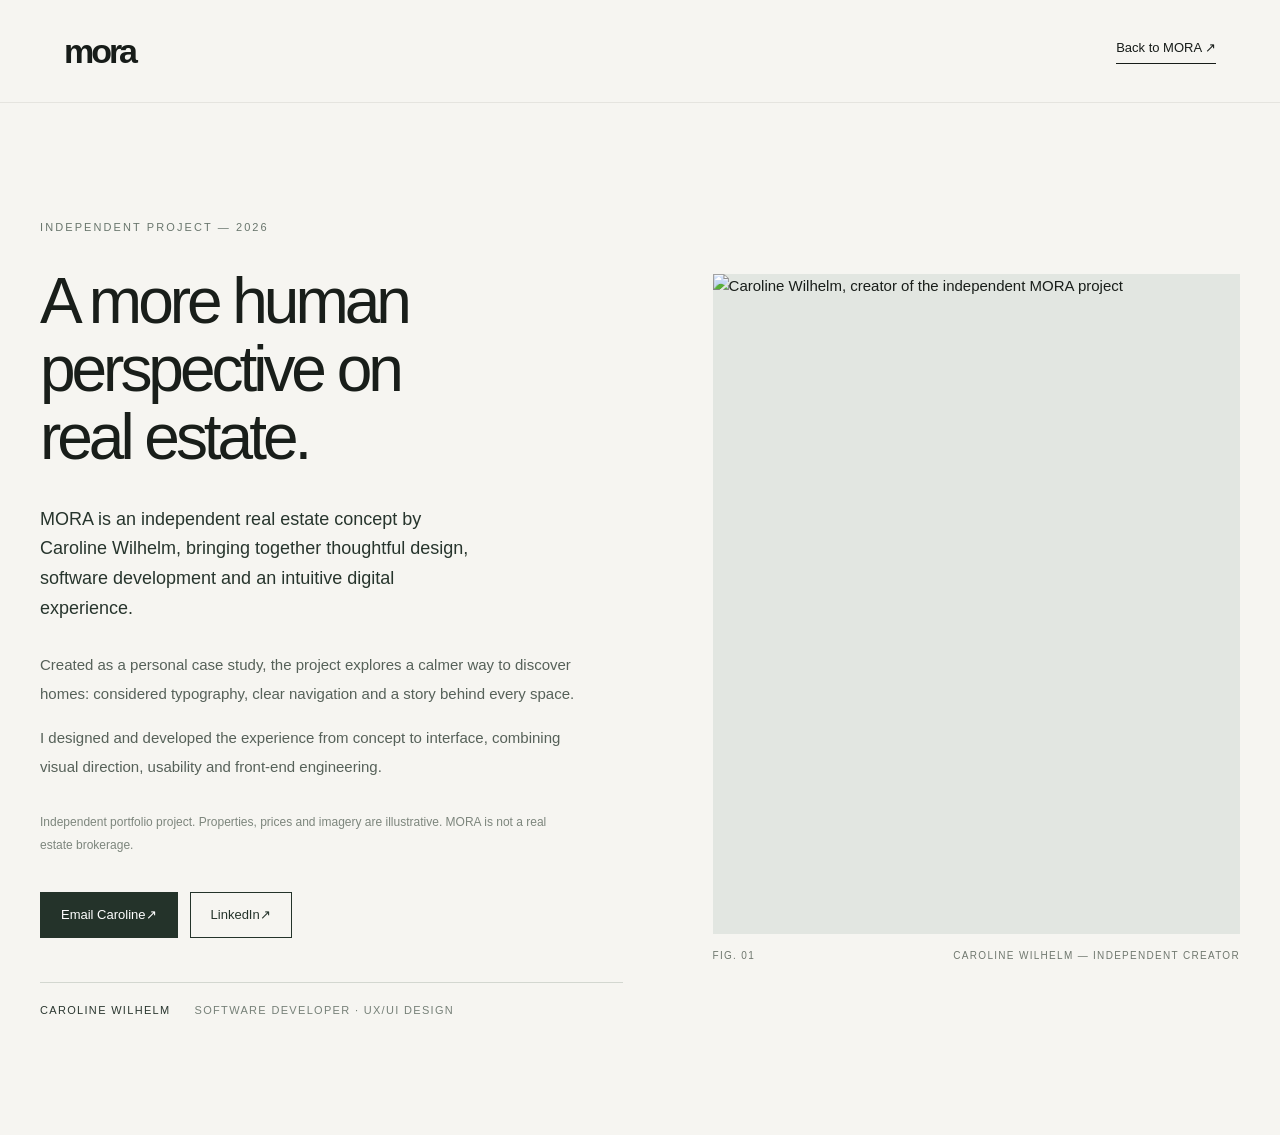
==== about.html @ 694ed02c "Create standalone editorial About page for MORA" ====
<!doctype html>
<html lang="en"><head>
<meta charset="UTF-8"><meta name="viewport" content="width=device-width,initial-scale=1">
<meta name="description" content="About MORA: an independent real estate website concept created by Caroline Wilhelm.">
<title>About the Project — MORA</title>
<link rel="icon" href="assets/favicon.svg" type="image/svg+xml">
<link rel="stylesheet" href="styles.css">
<style>.mora-about-page-nav{display:flex;justify-content:space-between;align-items:center;gap:20px;padding:24px max(24px,5vw);background:#f6f5f1}.mora-about-page-nav a{text-decoration:none}.mora-about-page-nav .mora-wordmark{font-size:34px;font-weight:700;letter-spacing:-.09em}.mora-about-page-nav .back-home{font-size:13px;border-bottom:1px solid currentColor;padding-bottom:4px}.mora-about-editorial{min-height:calc(100svh - 94px)}@media(max-width:640px){.mora-about-page-nav{padding:18px 20px}}</style>
</head><body>
<header class="mora-about-page-nav"><a class="mora-wordmark" href="/demo" aria-label="MORA home">mora</a><a class="back-home" href="/demo">Back to MORA ↗</a></header>
<main><section class="mora-about-editorial" id="about-project" aria-labelledby="mora-about-title">
  <div class="mora-about-wrap">
    <div class="mora-about-copy">
      <p class="mora-about-kicker">INDEPENDENT PROJECT <span aria-hidden="true">—</span> 2026</p>
      <h2 id="mora-about-title">A more human perspective on real estate.</h2>
      <p class="mora-about-lead">MORA is an independent real estate concept by Caroline Wilhelm, bringing together thoughtful design, software development and an intuitive digital experience.</p>
      <div class="mora-about-body">
        <p>Created as a personal case study, the project explores a calmer way to discover homes: considered typography, clear navigation and a story behind every space.</p>
        <p>I designed and developed the experience from concept to interface, combining visual direction, usability and front-end engineering.</p>
        <p class="mora-about-disclaimer">Independent portfolio project. Properties, prices and imagery are illustrative. MORA is not a real estate brokerage.</p>
      </div>
      <div class="mora-about-links">
        <a class="mora-about-primary" href="mailto:cwscaroline@gmail.com?subject=MORA%20Project%20Inquiry">Email Caroline <span aria-hidden="true">↗</span></a>
        <a class="mora-about-secondary" href="https://www.linkedin.com/in/caroline-wilhelm-2675bb1ba/" target="_blank" rel="noopener noreferrer">LinkedIn <span aria-hidden="true">↗</span></a>
      </div>
      <p class="mora-about-credit">CAROLINE WILHELM <span>SOFTWARE DEVELOPER · UX/UI DESIGN</span></p>
    </div>
    <figure class="mora-about-photo">
      <img src="https://carolinew.net/img/caroline-about.webp" alt="Caroline Wilhelm, creator of the independent MORA project" loading="lazy" decoding="async">
      <figcaption>FIG. 01 <span>CAROLINE WILHELM — INDEPENDENT CREATOR</span></figcaption>
    </figure>
  </div>
</section></main>
</body></html>
---- styles.css ----
*{box-sizing:border-box}html{scroll-behavior:smooth;scroll-padding-top:30px}body{margin:0;background:#fcfcfa;color:#171c19;font-family:Arial,Helvetica,sans-serif;font-size:15px;line-height:1.6}button,input,textarea,select{font:inherit}button,a,input,select,textarea{-webkit-tap-highlight-color:transparent}button,a{touch-action:manipulation}a{color:inherit;text-decoration:none}button{cursor:pointer}button:disabled{cursor:default}img{display:block;width:100%;object-fit:cover}h1,h2,h3,p,figure{margin:0}h1,h2{font-weight:400;letter-spacing:-.055em;line-height:1.05}h1{font-size:clamp(45px,5.5vw,82px)}h2{font-size:clamp(34px,4vw,57px)}h3{font-size:17px;font-weight:400;letter-spacing:-.025em;line-height:1.3}button{border:0;background:none;color:inherit}.wrap{width:calc(100% - 112px);max-width:1328px;margin-inline:auto}.section{padding-block:112px}.eyebrow{font-size:10px;font-weight:500;letter-spacing:.18em;line-height:1.5}.button{display:inline-flex;align-items:center;justify-content:space-between;gap:32px;font-size:12px;padding:15px 21px;border-radius:5px;line-height:1.5;transition:background .2s,transform .2s}.button:hover{transform:translateY(-2px)}.black{background:#171c19;color:#fff}.black:hover{background:#343e35}.button span{font-size:16px}.text-link{display:inline-flex;align-items:center;gap:25px;font-size:12px;border-bottom:1px solid #bfc3b4;padding:7px 0}.skip{position:absolute;top:-100px;left:10px;z-index:10;padding:12px;background:#fff}.skip:focus{top:10px}:focus-visible{outline:3px solid #567963;outline-offset:5px}.hero{height:860px;min-height:700px;max-height:1100px;position:relative;color:#fff;isolation:isolate;background:#83b7df}.hero-photo{position:absolute;inset:0;height:100%;z-index:-3;object-position:center 57%}.hero-shade{position:absolute;inset:0;z-index:-2;background:linear-gradient(180deg,rgba(22,57,78,.25),transparent 47%,transparent 77%,#fcfcfa 100%)}.nav{display:flex;align-items:center;justify-content:space-between;padding-block:27px}.brand{display:inline-flex;align-items:center;gap:7px;font-size:31px;letter-spacing:-.06em;font-weight:600;line-height:1}.brand svg{width:24px;height:29px;fill:currentColor}.brand>span{align-self:start;margin-top:3px;font-size:9px;letter-spacing:0}.nav-links{display:flex;align-items:center;gap:34px;font-size:11px}.nav-links a:hover{opacity:.7}.nav-contact{background:#171c19;border-radius:4px;padding:11px 17px;display:flex;gap:25px;font-size:11px;color:white}.menu-toggle{display:none}.hero-copy{position:relative;text-align:center;padding-top:68px}.hero-copy h1{margin:17px 0 18px}.hero-copy>p:not(.eyebrow){font-size:13px;line-height:1.65;color:#f4f7f7}.hero-copy .button{margin-top:25px;gap:32px}.hero-bottom{position:absolute;bottom:35px;left:0;right:0;display:flex;align-items:center;justify-content:space-between;color:#333e38;font-size:10px;letter-spacing:.12em}.hero-bottom a{letter-spacing:0;font-size:11px}.hero-bottom a span{margin-left:25px}.intro{display:grid;grid-template-columns:1fr 1.4fr;gap:10%}.small-note{color:#7c817b;font-size:12px;margin-top:20px}.intro h2{margin-bottom:25px}.intro-text{max-width:550px;color:#72776e;font-size:14px;line-height:1.8}.intro-features{display:grid;grid-template-columns:1fr 1fr;gap:40px;margin-block:32px}.icon{width:34px;height:34px;display:inline-flex;align-items:center;justify-content:center;background:#e1e3be;border-radius:5px;font-size:20px;line-height:1;margin-bottom:17px}.intro-features h3{font-size:14px}.intro-features p{font-size:11px;color:#7b8077;line-height:1.7;margin-top:8px;max-width:210px}.editorial{display:grid;grid-template-columns:1.65fr 1fr;gap:20px}.editorial img{height:410px;border-radius:9px}.editorial figcaption{font-size:10px;color:#7b8077;margin-top:12px}.listings{margin-top:25px}.section-heading{display:flex;align-items:flex-end;justify-content:space-between;gap:30px}.section-heading h2{margin-top:20px}.section-heading>p{font-size:12px;color:#777c73;padding-bottom:5px}.demo-note{font-size:10px;line-height:1.7;color:#747a70}.search{margin-top:38px;padding:20px 0;border-block:1px solid #dfe1da;display:grid;grid-template-columns:1fr 1fr 1.2fr auto;gap:22px;align-items:center}label{display:flex;flex-direction:column;gap:7px;font-size:10px;color:#747a70}.search label{border-right:1px solid #dfe1da;padding-right:20px}.search input,.search select{border:0;background:transparent;color:#202720;font-size:12px;max-width:100%;padding:3px 0;min-width:0}.search input{width:100%}.listing-toolbar{display:flex;align-items:center;justify-content:space-between;margin-block:25px;font-size:11px;color:#70776c}.listing-toolbar .text-link{border:0;font-size:11px}.listing-toolbar [aria-pressed=true]{color:#171c19;font-weight:bold}.property-grid{display:grid;grid-template-columns:repeat(3,1fr);gap:20px}.property{background:#eef0e9;border-radius:8px;padding:7px;position:relative}.property-picture{width:100%;padding:0;display:block;border-radius:5px;overflow:hidden}.property-picture img{aspect-ratio:1.25;height:auto;transition:transform .5s}.property-picture:hover img{transform:scale(1.04)}.property .property-tag{position:absolute;left:19px;top:20px;background:#fcfcfa;padding:4px 10px;font-size:9px;border-radius:3px;pointer-events:none}.favorite{position:absolute;right:17px;top:17px;background:#fcfcfa;border-radius:50%;width:32px;height:32px;font-size:20px;display:grid;place-items:center;line-height:1}.favorite[aria-pressed=true]{color:#9b4f35}.property-info{background:#fcfcfa;margin-top:7px;border-radius:4px;padding:18px 14px;display:flex;justify-content:space-between;gap:12px;align-items:center}.property-info h3 button{font-size:17px;letter-spacing:-.035em;text-align:left;padding:0}.property-info p{font-size:10px;color:#7a8075;margin-top:5px}.property-info .price{white-space:nowrap;font-size:11px;background:#e1e3be;padding:12px 9px;border-radius:4px}.property-meta{font-size:10px;color:#70766d;padding:12px 8px 7px;display:flex;gap:15px}.empty{text-align:center;padding:40px;color:#777c73}.why{text-align:center;border-top:1px solid #e5e6e0}.why h2{margin:18px 0 55px}.why-grid{display:grid;grid-template-columns:repeat(3,1fr);gap:70px;max-width:1000px;margin-inline:auto}.why-grid h3{font-size:16px}.why-grid p{font-size:12px;line-height:1.8;color:#787e73;margin-top:12px}.story{display:grid;grid-template-columns:1fr 1.05fr;gap:90px;padding-block:30px 70px;align-items:center}.story-copy h2{margin:18px 0 25px}.story-copy>p:not(.eyebrow){font-size:13px;color:#757b70;line-height:1.8;max-width:420px;margin-top:14px}.story>img{height:680px;border-radius:8px;object-position:57% center}.steps{list-style:none;padding:0;margin:30px 0}.steps li{display:flex;gap:20px;border-top:1px solid #e0e3da;padding-block:16px}.steps li>span{font-size:11px;color:#90977f;padding-top:2px}.steps h3{font-size:14px}.steps p{font-size:11px;color:#7b8175;margin-top:4px}.cta{text-align:center;border-top:1px solid #e5e6e0}.cta h2{margin:20px 0 30px}.cta .button{margin-top:3px}footer{border-top:1px solid #e0e2d9}.footer-top{display:flex;align-items:center;justify-content:space-between;padding:45px 0}.footer-top .brand{font-size:48px}.footer-top p{font-size:12px;color:#7d8378}.footer-top>a:last-child{font-size:12px}.footer-bottom{border-top:1px solid #e0e2d9;padding:20px 0;display:flex;justify-content:space-between;gap:20px;font-size:9px;color:#92988b}dialog{border:0;padding:0;border-radius:12px;max-width:min(720px,calc(100% - 32px));width:720px;max-height:90dvh;background:#fcfcfa;color:#171c19;box-shadow:0 20px 100px #1114}dialog::backdrop{background:#15201899;backdrop-filter:blur(5px)}dialog>img{height:300px}.close{position:absolute;top:15px;right:15px;border-radius:50%;background:#fcfcfa;color:#171c19;width:38px;height:38px;font-size:25px;z-index:2}.dialog-body{padding:38px}.dialog-body h2{font-size:36px;margin:12px 0 20px}.dialog-body>p:not(.eyebrow){font-size:13px;color:#7a8074}.detail-specs{display:flex;gap:20px;font-size:12px;margin:23px 0}.detail-price{display:block;font-weight:400;font-size:25px}.dialog-body .button{margin-top:22px}.dialog-body form label{margin-top:20px}#contact-form input,#contact-form textarea{border:1px solid #d8ddd0;background:#fff;border-radius:5px;padding:12px;font-size:13px;color:#171c19;width:100%}#contact-note{margin-top:15px}#contact-status{font-size:12px;margin-top:14px}#prepared-message{margin-top:15px}body.modal-open{overflow:hidden}[hidden]{display:none!important}
@media(min-width:1600px){.hero{height:950px}.hero-copy{padding-top:100px}}
@media(max-width:1000px){.wrap{width:calc(100% - 64px)}.nav-links{gap:20px}.hero{height:780px}.intro{gap:7%;grid-template-columns:1fr 1.5fr}.editorial img{height:330px}.search{grid-template-columns:1fr 1fr;gap:20px}.search label:nth-child(2){border:0}.property-grid{gap:12px}.property-info{align-items:flex-start;flex-direction:column;padding:13px 10px}.property-info .price{padding:5px 8px}.property-meta{flex-wrap:wrap;gap:10px}.why-grid{gap:30px}.story{gap:45px}.story>img{height:650px}.section{padding-block:85px}}
@media(max-width:700px){.wrap{width:calc(100% - 36px)}.hero{height:770px;min-height:0}.hero-photo{object-position:55% center}.nav{padding-block:22px}.brand{font-size:29px}.menu-toggle{display:flex;align-items:center;gap:12px;font-size:12px;z-index:5}.nav-links{display:none;position:absolute;top:70px;left:18px;right:18px;background:#fcfcfa;color:#171c19;padding:24px;z-index:4;box-shadow:0 15px 30px #1723191a;border-radius:7px;align-items:stretch;gap:20px}.nav-links.open{display:flex;flex-direction:column}.nav-contact{justify-content:space-between}.hero-copy{padding:68px 15px 0}.hero-copy h1{font-size:49px;margin-top:20px}.hero-copy .eyebrow{font-size:9px}.hero-copy>p:not(.eyebrow){font-size:12px}.hero-bottom{bottom:25px;font-size:8px}.hero-bottom a{font-size:9px}.hero-bottom a span{margin-left:8px}.section{padding-block:65px}.intro{grid-template-columns:1fr;gap:30px}.small-note{display:none}.intro h2{font-size:41px}.intro-text{font-size:13px}.intro-features{gap:24px;margin-block:25px}.editorial{grid-template-columns:1.4fr 1fr;gap:10px}.editorial img{height:260px;border-radius:6px}.editorial figcaption{font-size:8px}.section-heading{display:block}.section-heading h2{font-size:40px}.section-heading>p{margin-top:25px;font-size:11px}.search{margin-top:25px;gap:18px 12px}.search label{font-size:9px;padding-right:10px}.search select,.search input{font-size:11px}.search .button{font-size:10px;padding:12px;gap:10px}.search label:nth-child(3){border:0}.property-grid{grid-template-columns:1fr;gap:24px}.property-picture img{aspect-ratio:1.45}.property-info{flex-direction:row;align-items:center;padding:18px 14px}.property-info h3 button{font-size:19px}.property-info .price{font-size:12px;padding:12px}.property-info p{font-size:11px}.property-meta{padding:10px;font-size:11px;gap:22px}.why h2{font-size:37px;margin-bottom:35px}.why-grid{grid-template-columns:1fr;gap:28px;text-align:left}.why-grid>div{display:grid;grid-template-columns:38px 1fr;gap:0 15px}.why-grid .icon{grid-row:span 2;margin:0}.why-grid p{margin-top:7px}.why-grid h3{padding-top:5px}.story{grid-template-columns:1fr;gap:40px;padding-bottom:55px}.story h2{font-size:40px}.story>img{height:420px;grid-row:1}.story-copy>p:not(.eyebrow){max-width:none}.cta h2{font-size:40px}.cta .eyebrow{font-size:8px}.footer-top{flex-wrap:wrap;gap:28px;padding:35px 0}.footer-top .brand{font-size:42px}.footer-top p{font-size:11px}.footer-top>a:last-child{width:100%;font-size:11px}.footer-bottom{flex-direction:column;gap:7px;font-size:8px}.dialog-body{padding:27px 22px}.dialog-body h2{font-size:30px}dialog>img{height:240px}.detail-specs{gap:13px;font-size:11px}.desktop{display:none}}
@media(prefers-reduced-motion:reduce){html{scroll-behavior:auto}*,*::before,*::after{transition:none!important;animation:none!important}}


/* MORA / Editorial creator feature */
.mora-about-editorial{background:#f6f5f1;color:#191e1a;min-height:100svh;display:flex;align-items:center;padding:clamp(76px,9vw,150px) 0;border-top:1px solid #e5e4df}
.mora-about-wrap{width:min(1320px,calc(100% - 80px));margin:auto;display:grid;grid-template-columns:minmax(0,1.05fr) minmax(0,.95fr);gap:clamp(45px,7vw,112px);align-items:center}
.mora-about-copy{max-width:610px}.mora-about-kicker{font-size:11px!important;letter-spacing:.19em;text-transform:uppercase;color:#69766d;margin:0 0 32px}
.mora-about-copy h2{font-size:clamp(43px,5vw,76px);line-height:1.06;letter-spacing:-.063em;font-weight:500;margin:0 0 33px;max-width:12ch}
.mora-about-lead{font-size:clamp(18px,1.4vw,22px);line-height:1.65;color:#27352d;margin:0 0 28px;max-width:43ch}
.mora-about-body{max-width:540px}.mora-about-body p{font-size:15px;line-height:1.9;color:#566159;margin:0 0 16px}
.mora-about-body .mora-about-disclaimer{font-size:12px;color:#7d867d;margin-top:30px}
.mora-about-links{display:flex;gap:12px;flex-wrap:wrap;margin:35px 0 44px}
.mora-about-links a{display:inline-flex;align-items:center;justify-content:center;min-height:46px;padding:10px 20px;font-size:13px;border:1px solid #24332a;transition:background .2s,color .2s;text-decoration:none}
.mora-about-primary{background:#24332a;color:white}.mora-about-secondary{background:transparent;color:#24332a}
.mora-about-links a:hover{background:#3d5545;color:white}
.mora-about-credit{border-top:1px solid #d3d7d0;padding-top:19px;font-size:11px;letter-spacing:.12em;color:#2b3730;display:flex;flex-wrap:wrap;gap:8px 24px}
.mora-about-credit span{color:#768078}
.mora-about-photo{margin:0;align-self:stretch;display:flex;flex-direction:column;justify-content:center}
.mora-about-photo img{display:block;width:100%;max-height:760px;aspect-ratio:4/5;object-fit:cover;object-position:center top;background:#e2e6e1}
.mora-about-photo figcaption{display:flex;justify-content:space-between;gap:20px;font-size:10px;letter-spacing:.13em;color:#70786f;margin-top:14px}
@media(max-width:850px){.mora-about-wrap{width:min(100% - 44px,680px);grid-template-columns:1fr;gap:45px}.mora-about-copy{max-width:100%}.mora-about-copy h2{max-width:14ch}.mora-about-photo{grid-row:2}.mora-about-photo img{max-height:660px}}
@media(max-width:520px){.mora-about-editorial{padding:60px 0}.mora-about-wrap{width:calc(100% - 32px)}.mora-about-copy h2{font-size:clamp(38px,10vw,52px)}.mora-about-lead{font-size:17px}.mora-about-body p{font-size:14px}.mora-about-links a{flex:1}.mora-about-photo figcaption{font-size:9px}}
@media(prefers-reduced-motion:reduce){.mora-about-links a{transition:none}}
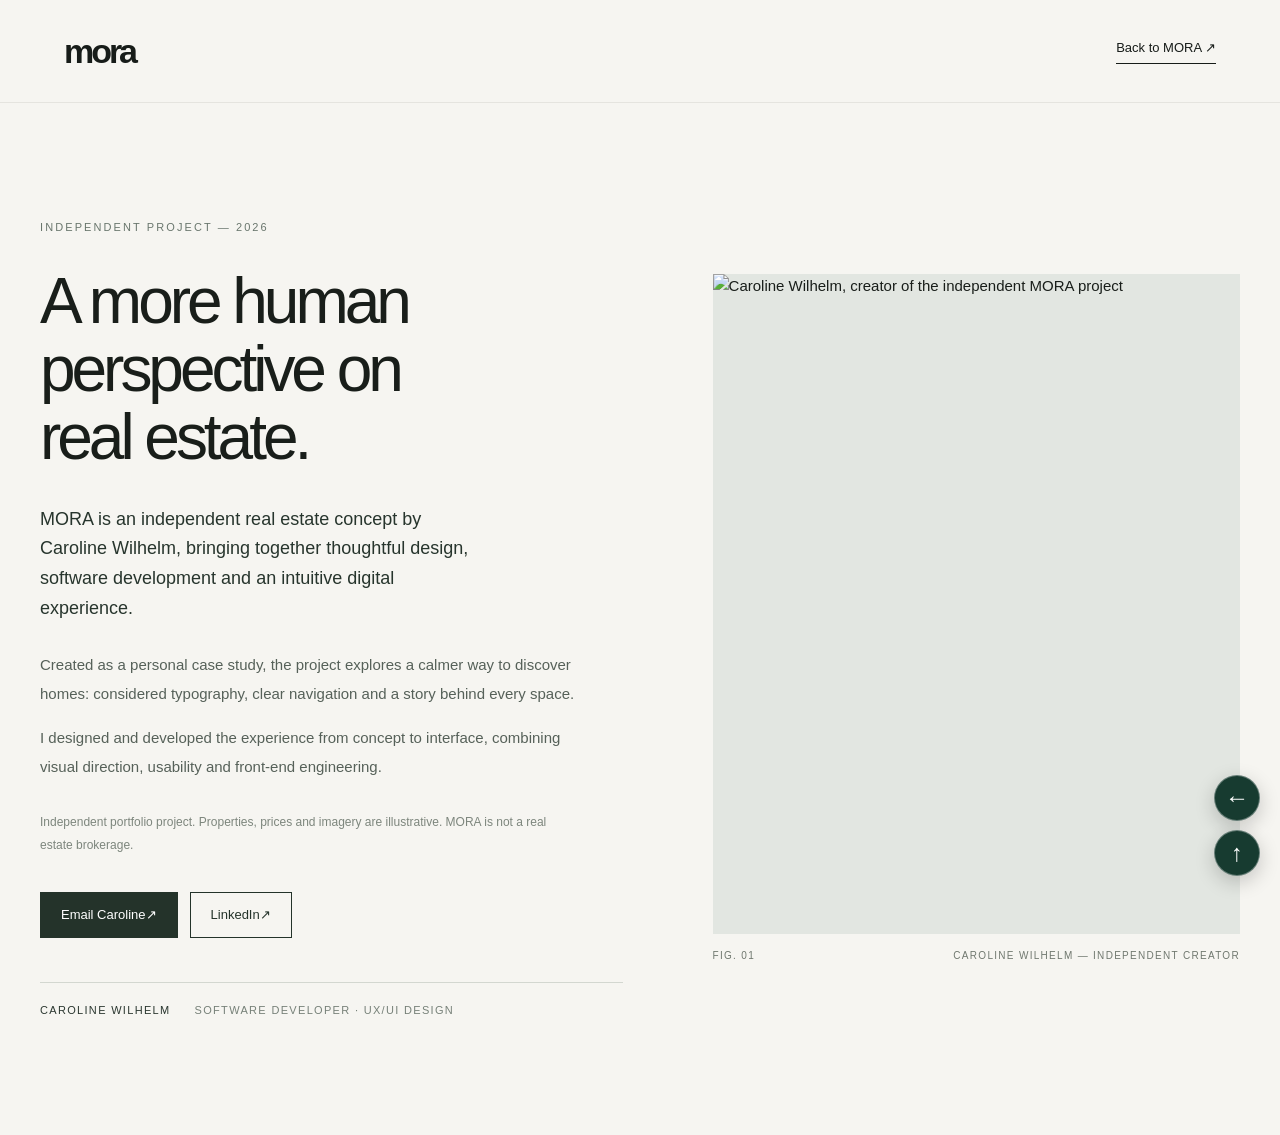
==== commit 8a2c39b9: "Add back and back-to-top buttons" ====
--- a/about.html
+++ b/about.html
@@ -31,4 +31,4 @@
     </figure>
   </div>
 </section></main>
-</body></html>+<style>.cws-page-nav{position:fixed;right:20px;bottom:24px;z-index:99999;display:flex;flex-direction:column;gap:9px}.cws-page-nav button{width:46px;height:46px;border-radius:50%;background:#173b30;color:#fff;border:1px solid #ffffff55;font-size:24px;cursor:pointer;box-shadow:0 6px 20px #0003}.cws-page-nav button:focus-visible{outline:3px solid #b7dfd0}@media(max-width:640px){.cws-page-nav{right:12px;bottom:75px}}</style><nav class="cws-page-nav" aria-label="Page navigation"><button type="button" aria-label="Go back" title="Go back" onclick="if(history.length>1){history.back()}else{location.href='/demo'}">←</button><button type="button" aria-label="Back to top" title="Back to top" onclick="scrollTo({top:0,behavior:matchMedia('(prefers-reduced-motion: reduce)').matches?'auto':'smooth'})">↑</button></nav></body></html>
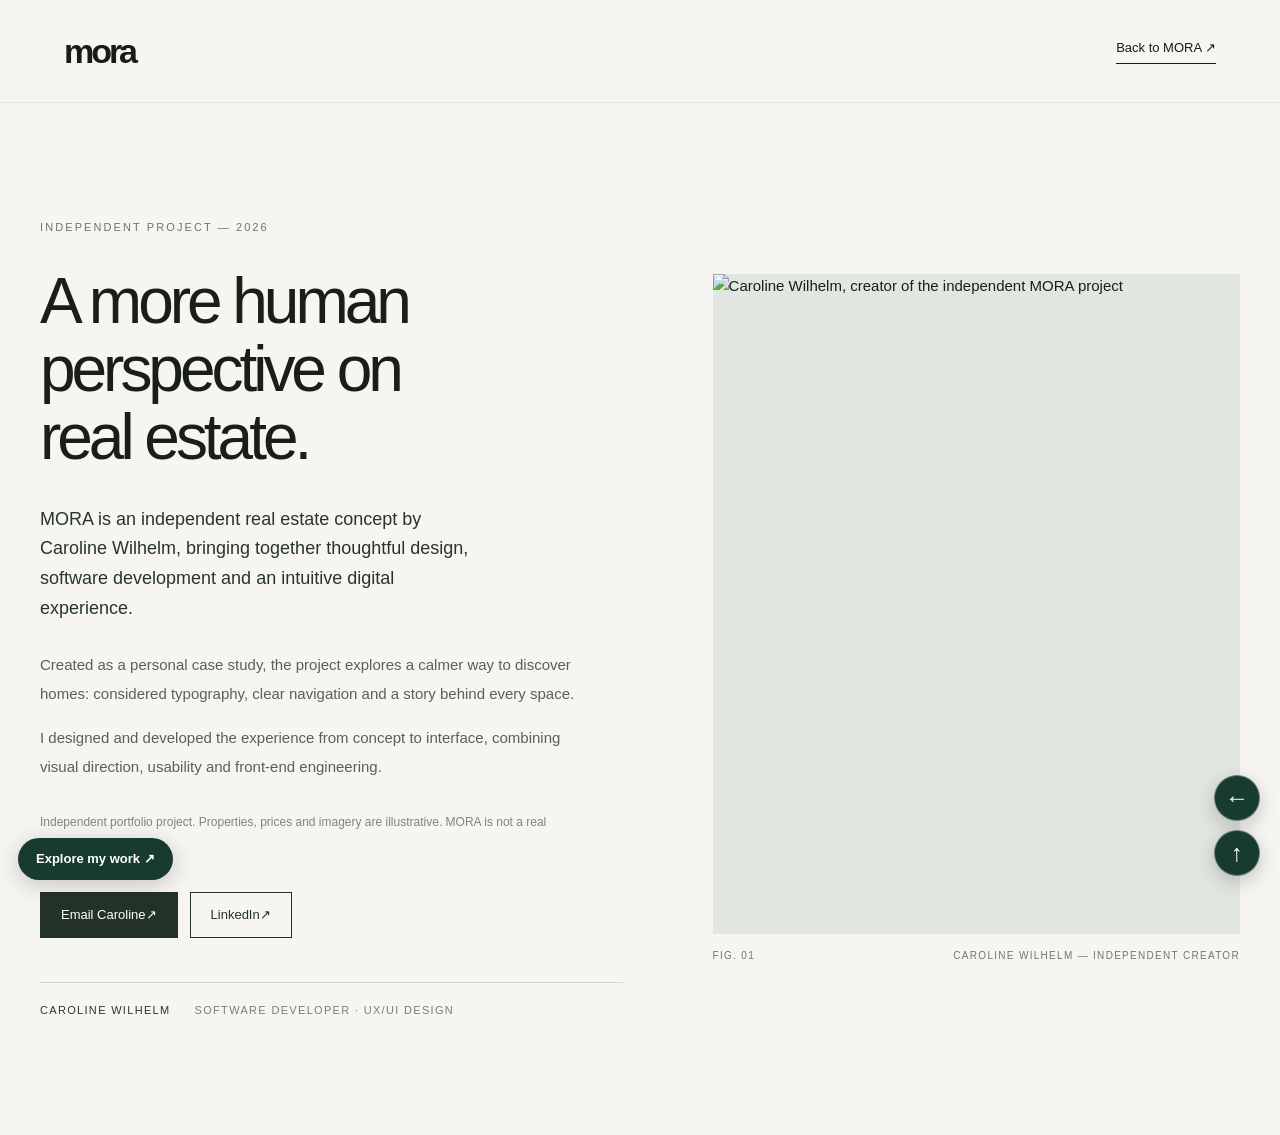
==== commit 07034e2e: "Add persistent Explore my work link to Caroline portfolio" ====
--- a/about.html
+++ b/about.html
@@ -31,4 +31,4 @@
     </figure>
   </div>
 </section></main>
-<style>.cws-page-nav{position:fixed;right:20px;bottom:24px;z-index:99999;display:flex;flex-direction:column;gap:9px}.cws-page-nav button{width:46px;height:46px;border-radius:50%;background:#173b30;color:#fff;border:1px solid #ffffff55;font-size:24px;cursor:pointer;box-shadow:0 6px 20px #0003}.cws-page-nav button:focus-visible{outline:3px solid #b7dfd0}@media(max-width:640px){.cws-page-nav{right:12px;bottom:75px}}</style><nav class="cws-page-nav" aria-label="Page navigation"><button type="button" aria-label="Go back" title="Go back" onclick="if(history.length>1){history.back()}else{location.href='/demo'}">←</button><button type="button" aria-label="Back to top" title="Back to top" onclick="scrollTo({top:0,behavior:matchMedia('(prefers-reduced-motion: reduce)').matches?'auto':'smooth'})">↑</button></nav></body></html>+<style>.cws-page-nav{position:fixed;right:20px;bottom:24px;z-index:99999;display:flex;flex-direction:column;gap:9px}.cws-page-nav button{width:46px;height:46px;border-radius:50%;background:#173b30;color:#fff;border:1px solid #ffffff55;font-size:24px;cursor:pointer;box-shadow:0 6px 20px #0003}.cws-page-nav button:focus-visible{outline:3px solid #b7dfd0}@media(max-width:640px){.cws-page-nav{right:12px;bottom:75px}}</style><nav class="cws-page-nav" aria-label="Page navigation"><button type="button" aria-label="Go back" title="Go back" onclick="if(history.length>1){history.back()}else{location.href='/demo'}">←</button><button type="button" aria-label="Back to top" title="Back to top" onclick="scrollTo({top:0,behavior:matchMedia('(prefers-reduced-motion: reduce)').matches?'auto':'smooth'})">↑</button></nav><a class="cws-work-link" href="https://carolinew.net/" target="_blank" rel="noopener noreferrer" aria-label="Explore Caroline Wilhelm portfolio">Explore my work ↗</a><style>.cws-work-link{position:fixed;left:18px;bottom:20px;z-index:99998;background:#173b30;color:#fff!important;padding:13px 18px;border-radius:30px;font:600 13px/1.2 Arial,sans-serif;text-decoration:none!important;box-shadow:0 5px 24px #0003}.cws-work-link:hover{background:#285e4a}@media(max-width:600px){.cws-work-link{left:12px;bottom:20px;padding:11px 14px;font-size:12px}}</style></body></html>
